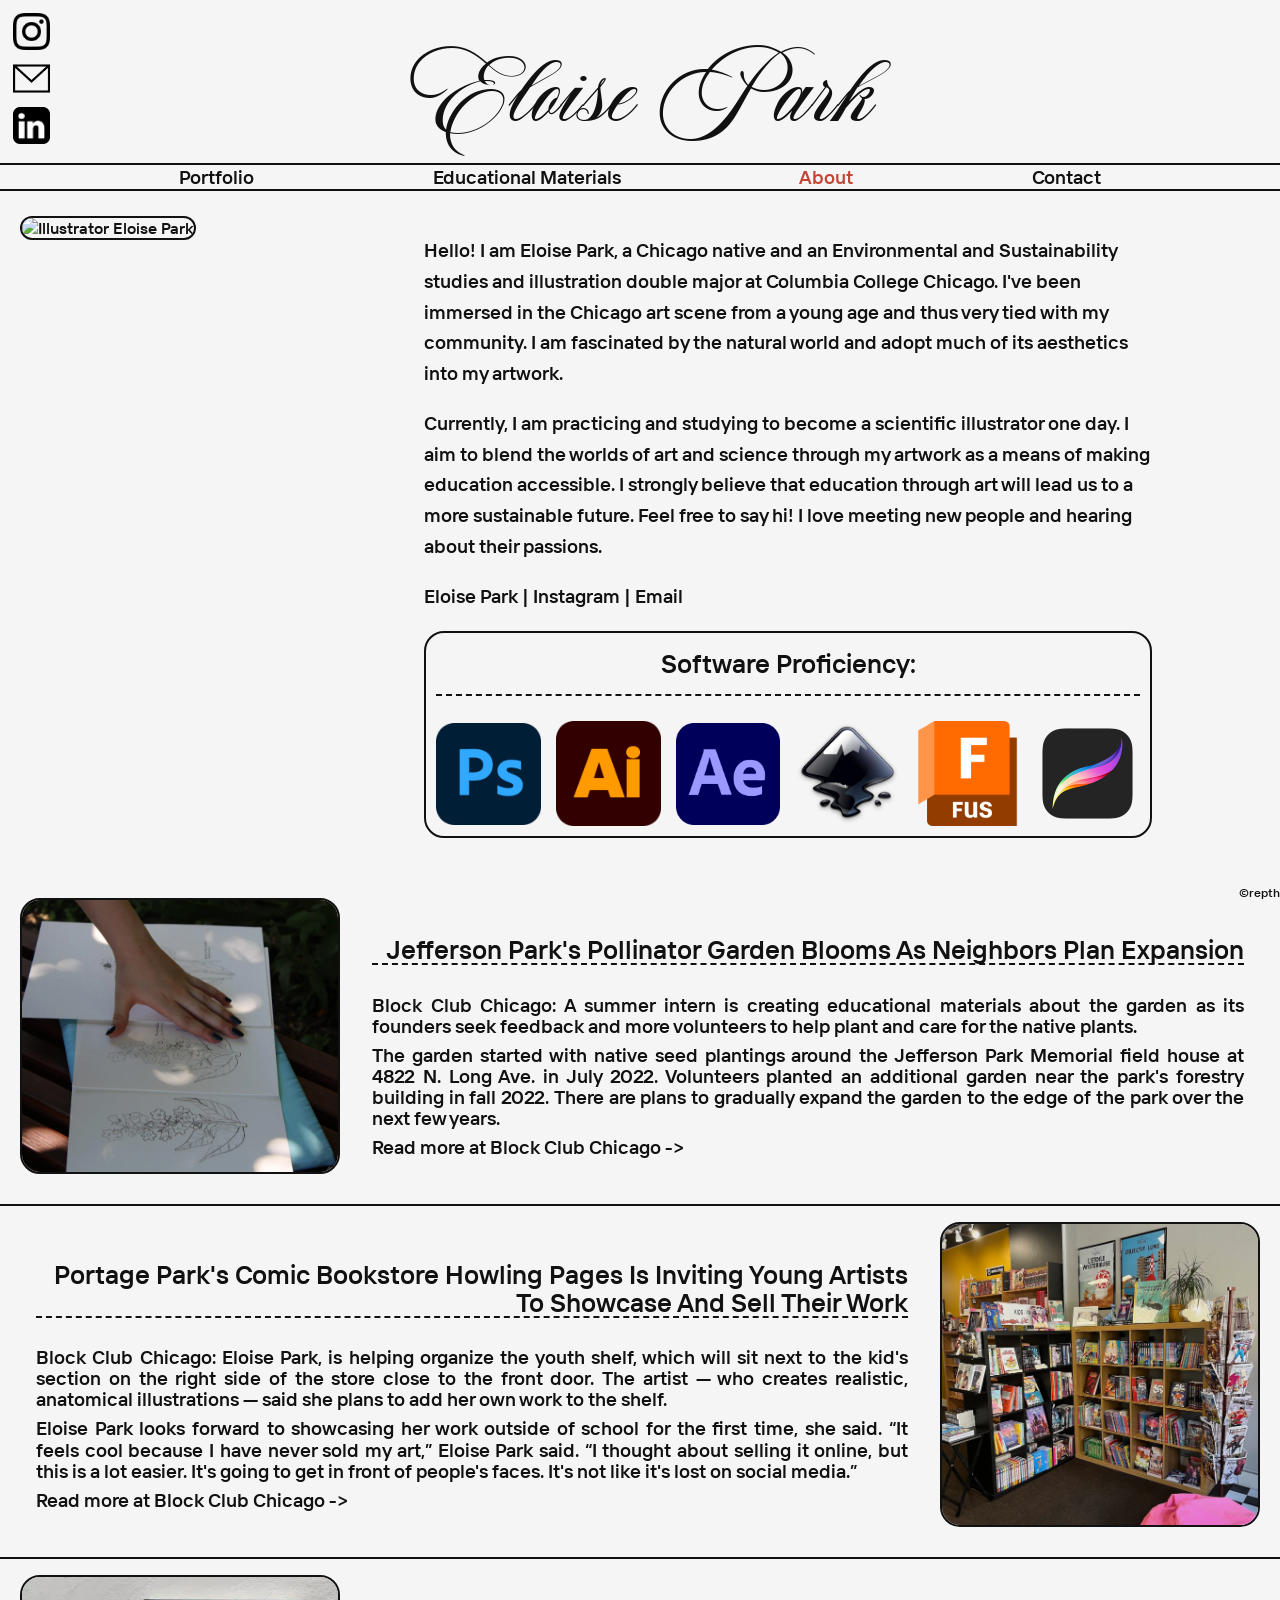
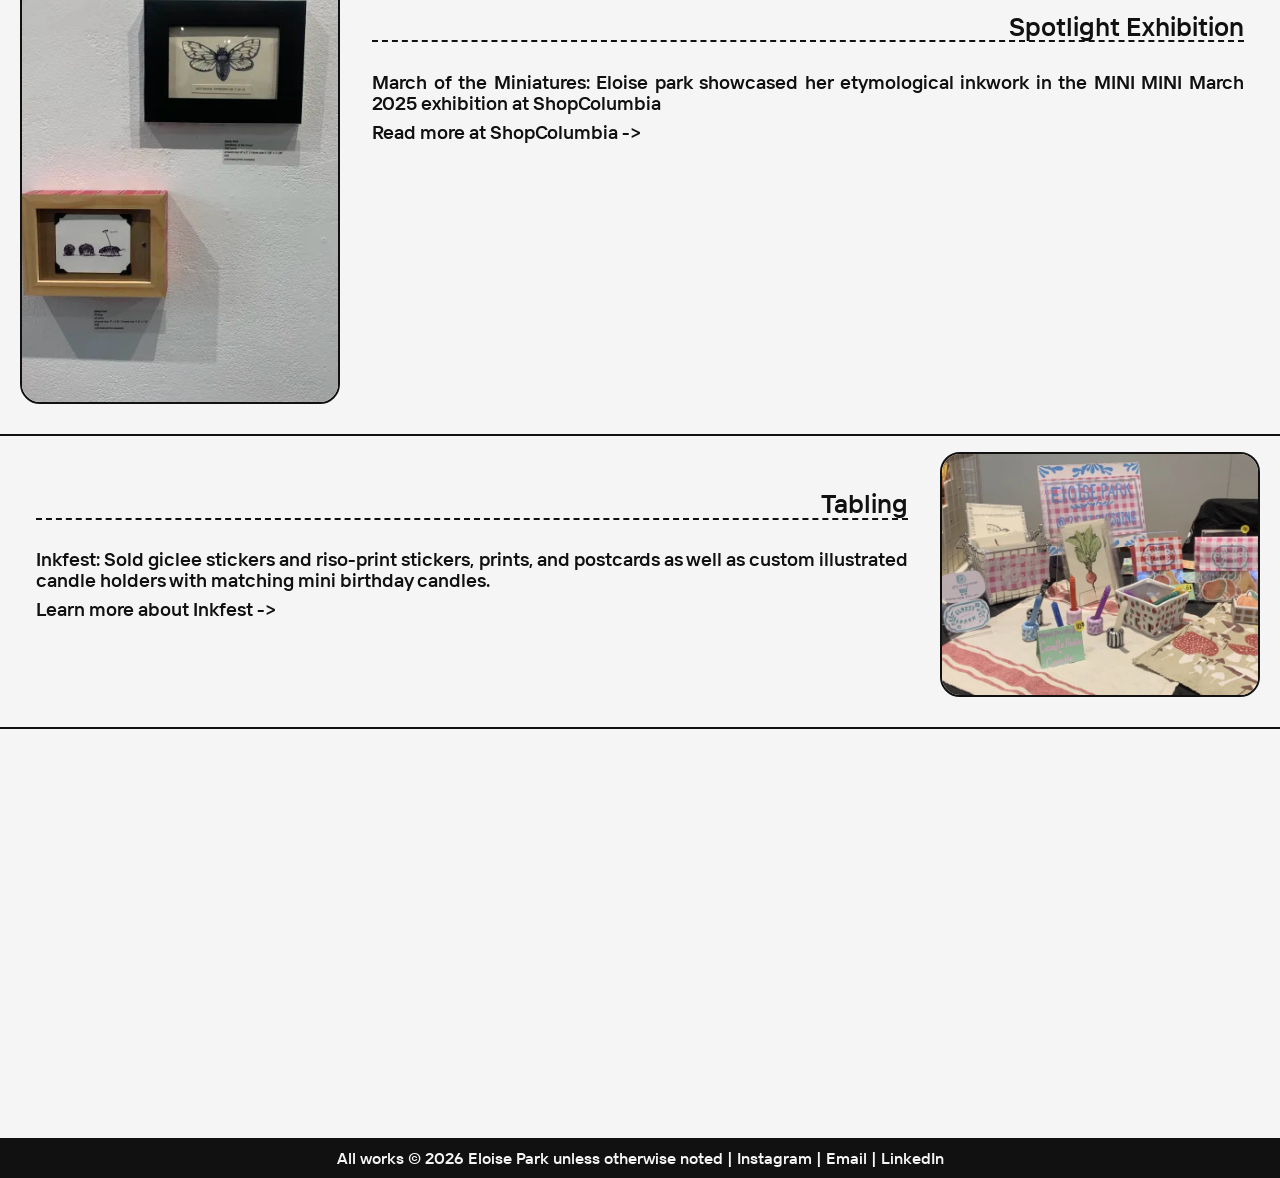
==== about.html @ c23b6b3d "removing animations" ====
<!DOCTYPE html>
<html lang="en">
<head>
    <meta charset="UTF-8">
    <meta name="viewport" content="width=device-width, initial-scale=1.0">
    <title>Eloise Park</title>
    <link rel="stylesheet" href="css/style.css">
    <link rel="stylesheet" href="css/about.css">
    <link rel="stylesheet" href="css/press.css">

    <link rel="stylesheet" href="css/contact.css">
</head>
<body>

    <div class="topstrip">
        <header>
            <h1>
                <a href="index.html">
                    Eloise Park
                </a>
            </h1>
        </header>
        <div id="icons">
            <a href="https://www.instagram.com/eloise_park_art/" target="_blank"><img src="img/icons/insta.png" alt="Instagram"></a>
            <a href="mailto:eepark.88@gmail.com"><img src="img/icons/mail.png" alt="Email"></a>
            <a href="https://www.linkedin.com/in/eloise-park-a0b113347/" target="_blank"><img src="img/icons/linkedin.png" alt="Linkedin"></a>
        </div>
    </div>


    <nav>
        <ul>
            <li><a href="index.html">Portfolio</a></li>
            <li><a href="resources.html">Educational Materials</a></li>
            <li><a href="about.html" class="active">About</a></li>
            <li><a href="contact.html">Contact</a></li>
        </ul>
    </nav>

    <main>
        <section>

            <div id="aboutsection">
                <div id="aboutimg">
                    <img src="img/eloiseheadshot.png" alt="Illustrator Eloise Park">
                </div>
                <div id="abouttext">
                    <p>
                        Hello! I am Eloise Park, a Chicago native and an Environmental and Sustainability studies and illustration double major at Columbia College Chicago. I've been immersed in the Chicago art scene from a young age and thus very tied with my community. I am fascinated by the natural world and adopt much of its aesthetics into my artwork. 
                    </p>
                    <p>
                        Currently, I am practicing and studying to become a scientific illustrator one day. I aim to blend the worlds of art and science through my artwork as a means of making education accessible. I strongly believe that education through art will lead us to a more sustainable future. Feel free to say hi! I love meeting new people and hearing about their passions.
                    </p>
                    <!-- link to email -->
                    <p>Eloise Park | <a href="https://www.instagram.com/eloise_park_art/" target="_blank">Instagram</a> | <a href="mailto:eepark.88@gmail.com">Email</a></p>
                    
                    <div id="software-section">
                        <p>Software Proficiency:</p>
                        <div id="softwareicons">
                            <img src="img/icons/ps.png" alt="Adobe Photoshop">
                            <img src="img/icons/ai.png" alt="Adobe Illustrator">
                            <img src="img/icons/ae.png" alt="Adobe After Effects">
                            <img src="img/icons/inkscape.png" alt="Inkscape">
                            <img src="img/icons/fus.png" alt="Fusion 360">
                            <img src="img/icons/procreate.png" alt="Procreate">
                        </div>
                    </div>
                </div>
            </div>

        </section>



        <section>            
            <div class="container">
 
                <div class="main">
                
                    <!-- BOX 2 -->
                    <div class="box">
                        <a href="https://blockclubchicago.org/2024/06/20/jefferson-parks-pollinator-garden-blooms-as-neighbors-plan-expansion/">
                            <img class="boximg" src="img/events/eloiseplantart.webp" alt="Eloise Store">
                        </a> 

                        <div class="content">
                            <h2 class="headers">
                                <a href="https://blockclubchicago.org/2024/06/20/jefferson-parks-pollinator-garden-blooms-as-neighbors-plan-expansion/">
                                    Jefferson Park's Pollinator Garden Blooms As Neighbors Plan Expansion
                                </a>
                            </h2>
                            <p><b>Block Club Chicago</b>: A summer intern is creating educational materials about the garden as its founders seek feedback and more volunteers to help plant and care for the native plants.</p>
                            <p>The garden started with native seed plantings around the Jefferson Park Memorial field house at 4822 N. Long Ave. in July 2022. Volunteers planted an additional garden near the park's forestry building in fall 2022. There are plans to gradually expand the garden to the edge of the park over the next few years.</p>                    
                            <p><a href="https://blockclubchicago.org/2024/06/20/jefferson-parks-pollinator-garden-blooms-as-neighbors-plan-expansion/">Read more at Block Club Chicago -></a></p>
                        </div>
                    </div>
                    <!-- BOX 1 -->
                    <div class="box">
                        <div class="content">
                            <h2 class="headers">
                                <a href="https://blockclubchicago.org/2022/08/11/portage-parks-comic-bookstore-howling-pages-is-inviting-young-artists-to-showcase-and-sell-their-work/">
                                    Portage Park's Comic Bookstore Howling Pages Is Inviting Young Artists To Showcase And Sell Their Work
                                </a>
                            </h2>
                            <p><b>Block Club Chicago</b>: Eloise Park, is helping organize the youth shelf, which will sit next to the kid's section on the right side of the store close to the front door. The artist — who creates realistic, anatomical illustrations — said she plans to add her own work to the shelf.</p>
                            <p>Eloise Park looks forward to showcasing her work outside of school for the first time, she said. “It feels cool because I have never sold my art,” Eloise Park said. “I thought about selling it online, but this is a lot easier. It's going to get in front of people's faces. It's not like it's lost on social media.”</p>
                            
                            <p><a href="https://blockclubchicago.org/2022/08/11/portage-parks-comic-bookstore-howling-pages-is-inviting-young-artists-to-showcase-and-sell-their-work/">Read more at Block Club Chicago -></a></p>
                        </div>
                        <!-- BOX 1 IMAGE -->
                        <a href="https://blockclubchicago.org/2022/08/11/portage-parks-comic-bookstore-howling-pages-is-inviting-young-artists-to-showcase-and-sell-their-work/">
                            <img class="boximg" src="img/events/eloisestore.webp" alt="Eloise Plant Art">
                        </a>
                    </div>

                    <div class="box">
                        <a href="https://shop.colum.edu/blogs/announcements/mini-mini-march-of-miniatures-2025/">
                            <img class="boximg" src="img/events/exhibition.webp" alt="Eloise Store">
                        </a>

                        <div class="content">
                            <h2 class="headers">
                                <a href="https://shop.colum.edu/blogs/announcements/mini-mini-march-of-miniatures-2025/">
                                    Spotlight Exhibition
                                </a>
                            </h2>
                            <p><b>March of the Miniatures</b>: Eloise park showcased her etymological inkwork in the MINI MINI March 2025 exhibition at ShopColumbia</p>  
                            <p><a href="https://shop.colum.edu/blogs/announcements/mini-mini-march-of-miniatures-2025/">Read more at ShopColumbia -></a></p>      
                        </div>
                    </div>
                
                    <!-- BOX 3 -->
                    <div class="box">
                        <div class="content">
                            <h2 class="headers">
                                <a href="https://www.instagram.com/p/DGTiuGrpKm5/">
                                    Tabling
                                </a>
                            </h2>
                            <p><b>Inkfest</b>: Sold giclee stickers and riso-print stickers, prints, and postcards as well as custom illustrated candle holders with matching mini birthday candles.</p>
                            <p><a href="https://www.instagram.com/p/DGTiuGrpKm5/">Learn more about Inkfest -></a></p>
                        </div>
                        <!-- BOX 3 IMAGE -->
                        <a href="https://www.instagram.com/p/DGTiuGrpKm5/">
                            <img class="boximg" src="img/events/table.png">
                        </a>
                    </div>
                </div>
            </div>
            <div id="credit"><a href="https://repth.neocities.org/index.html">©repth</a></div>

        </section>


        <section>
            <div id="BIGcontactsection">
                <iframe 
                    src="https://docs.google.com/forms/d/e/1FAIpQLSedpVaavAtAbdlArd6XAcit4l2Adn0C3xKICl1hwNUbqg0e9Q/viewform?embedded=true" 
                    frameborder="0" marginheight="0" marginwidth="0">
                    
                    Loading…

                </iframe>
            </div>
        </section>


    </main>
    <footer>
        All works &copy; 2026 Eloise Park unless otherwise noted 
        | <a href="https://www.instagram.com/eloise_park_art/" target="_blank">Instagram</a> 
        | <a href="mailto:eepark.88@gmail.com">Email</a> 
        | <a href="https://www.linkedin.com/in/eloise-park-a0b113347/" target="_blank">LinkedIn</a>
    </footer>

</body>
</html>
---- css/style.css ----
:root{
    --blue: #283c3b;
    --red: #c24536;
    --darkred: #763026;
    --dark-color: var(--black);
    --secondary-dark-color: var(--black);
    --med-color: var(--black);
    --secondary-light-color: #eeddd5;
    --white : #f5f5f5;
    --black : #111111;
}

@font-face {
    font-family: 'paper';
    src: url(fonts/demibold.ttf);
}
@font-face {
    font-family: 'cursive';
    src: url(fonts/cursive.ttf);
}

::-webkit-scrollbar{
width: 0px; 
}



  @keyframes slide-in {
    from {
      transform: translateX(100%);
    }
    to {
      transform: translateX(0%);
    }
  }



@keyframes bounce {
  0%, 100% {
    transform: translateY(0);
  }
  50% {
    transform: translateY(-0.5px);
  }
}










body {
    margin: 0;
    padding: 0;
    font-family: 'paper', sans-serif;
    background-color: var(--white);
    color: var(--dark-color);
    overflow-x: hidden;
    scrollbar-width: none;
}


@media (min-width: 900px) {
    header h1 a{
        font-size: 5vw;
    }
    nav ul {
        font-size: 1.5vw;
    }
    
}


header h1 a {
    text-decoration: none;
    color: var(--dark-color);
    cursor: pointer;
    z-index: 3;
}
header h1 a:hover{
    text-decoration: none;
    font-style: normal;
    color: var(--dark-color);
}

#logo {
    width: 50%;
    height: auto;
    position: relative;
    display: block;
    margin-left: auto;
    margin-right: auto;
    margin-bottom: -20px;
    z-index: 10000000;
}
@media screen and (max-width: 768px) {
    #logo {
        width: 90%;
    }
}



img{
    width: 100%;
}

#icons {
    position: absolute;
    display: flex;
    flex-direction: column;
    top: 10px;
    left: 10px;
    z-index: 1;
}

#icons img {
    width: 2.9vw;
    height: 2.9vw;
    margin: 3px;
    transition: transform 0.3s;
}
#icons img:hover {
    transform: scale(1.2) ;
    border-bottom: var(--dark-color) 1px solid;
}


@media screen and (max-width: 768px) {
    #icons {
        display: none;
    }
}


header {
    background-color: var(--white);
    border-color: var(--dark-color);
    color: var(--dark-color);
    font-family: 'cursive', sans-serif;
    text-align: center;
}

header h1 {
    font-size: 50px;
    margin-top: 30px;
    margin-bottom: 0px;
}

nav {
    display: flex;
    justify-content: space-evenly;
    flex-direction: row;
    background-color: var(--white);
    border-top: solid 2px var(--secondary-dark-color); 
    border-bottom: solid 2px var(--secondary-dark-color);
    border-left: none;
    border-right: none;
    color: var(--secondary-dark-color);
    margin-bottom: 5px;
    font-size: 20px;
}

nav span {
    cursor: pointer;
}

nav span:hover {
    color: var(--med-color);
    font-style: italic;
}

nav ul {
    list-style-type: none;
    padding: 0;
    margin: 0;
    display: flex;
    justify-content: space-evenly;
    width: 100%;
}
nav li {
    display: inline;
}
nav a {
    color: var(--dark-color);
    text-decoration: none;
    margin: 0;
}

a:hover{
font-style: italic;
color: var(--secondary-dark-color);
}

.active {
    color: var(--red) !important;
}


.navbar a:hover {
  background-color: var(--med-color);
  color: var(--white);
}




i {
    display: inline-block;
    color: var(--white);
}
i:hover{
    animation: bounce 0.3s ease-out;
    animation-fill-mode: none;
}





a {
    color: inherit;
    display: inline-block;
}
a:hover{
    animation: bounce 0.3s ease-out;
    animation-fill-mode: none;
}



footer {
    background-color: var(--secondary-dark-color);
    color: var(--white);
    text-align: center;
    margin-top: 20px;
    position: relative;
    left: 0;
    bottom: -10px;
    width: 100%;
    padding: 10px 0;
    padding-bottom: 10px;
}

footer a:hover {
    color: var(--white);
}
---- css/about.css ----
:root{
    --blue: #283c3b;
    --dark-color: var(--black);
    --secondary-dark-color: var(--black);
    --med-color: var(--black);
    --secondary-light-color: #eeddd5;
    --white : #f5f5f5;
    --black : #111111;
}




#aboutsection{
    display:flex;
    flex-direction:row;
    align-items:stretch;
    margin-bottom:40px;
    gap:20px;
}

#aboutimg{
    width:30%;
    flex-shrink:0;
}
#aboutimg img{
    width:100%;
    border-radius:20px;
    border: solid 2px var(--secondary-dark-color);
    height:100%;
    object-fit:cover;
}
#abouttext{
    width:60%;
    font-size:1.5vw;
    line-height:1.6;
    /* Ensure child elements like #softwareicons don't overflow */
    box-sizing: border-box;
    max-width: 100%;
    overflow: hidden;
}
#abouttext h3{
    border-bottom: 2px solid var(--secondary-dark-color);
}

#aboutimg, #abouttext{
    padding:20px;
}

@media (max-width: 800px) {
    #aboutsection{
        flex-direction:column;
    }
    #aboutimg, #abouttext{
        width: 90%;
    }
    #abouttext{
        padding-top: 0px;
        margin-top: 0px;

        font-size: 18px;

        padding-bottom: 0px;
        margin-bottom: 0px;
    }
    .hideOnMobile {
        display: none;
        visibility: collapse;
    }
}



#software-section{
    border: solid 2px var(--secondary-dark-color);
    border-radius: 20px;
    padding: 10px;
}

#software-section p{
    text-align: center;
    font-size: 2vw;
    border-bottom: 2px dashed var(--secondary-dark-color);
    padding-bottom: 10px;
    margin-top: 0px;
}
@media (max-width: 800px) {
    #software-section p {
        font-size: 20px;
    }
}


#softwareicons{
    display: flex;
    flex-direction: row;
    justify-content: space-between;
    align-items: center;
    gap: 15px;
    margin-top: 20px;
    width: 100%;
    box-sizing: border-box;
}

@media (max-width: 800px) {
    #softwareicons {
        width: 100%;
        gap: 10px;
    }
}

#softwareicons img{
    width: auto;
    width: 5%;
    flex: 1 1 0;
    object-fit: contain;

}

@media (max-width: 600px) {
    #softwareicons img {
        margin-bottom: 10px;
        max-width: 60px;
    }
}










/* THIS IS WHERE THE CAROSEL IS:::  */
#littleimgs{
    display:flex;
    flex-direction:row;
    justify-content:center;
    align-items:top;
    width: 100%;
    gap:0px;
    margin: 10px 0;
}   

#littleimgs img{
    display:block;
    border-radius: 0px;
    width: 100px;
    object-fit: cover;
}

#littleimgs button {
    color: var(--black);
    font-size: 80px;
    border-radius: 0px;
    background-color: rgba(0, 0, 0, 0);
    transition: 0.25s;
}
@media (max-width: 700px) {
    #littleimgs button {
        font-size: 45px;
        padding: 8px;
    }
}
#littleimgs #prev{
    border-right: var(--black) solid 2px;
}
#littleimgs #next{
    border-left: var(--black) solid 2px;
}

#littleimgs button:hover{
    color: var(--white);
    transition: 0.25s;
}






/* viewport */
.carousel-window{
  overflow:hidden;
  width: 90%;
}

/* track of all images */
.carousel-track{
  display:flex;
  transition: transform 0.4s ease;
}

/* each image takes 1/3 of window */
.carousel-track img{
  flex: 0 0 calc(100% / 3);
  width: 100%;
  border-radius:20px;
  border: solid 2px var(--secondary-dark-color);
  border-left: none;
  object-fit:cover;
}

/* buttons */
#prev, #next{
  border:none;
  background: var(--secondary-dark-color);
  padding:8px 12px;
  cursor:pointer;
  border-radius:4px;
  font-size:20px;
}
#prev:hover, #next:hover{
  background: var(--med-color);
  color: var(--dark-color);
}
---- css/press.css ----
:root{
    --blue: #283c3b;
    --dark-color: var(--black);
    --secondary-dark-color: var(--black);
    --med-color: var(--black);
    --secondary-light-color: #eeddd5;
    --white : #f5f5f5;
    --black : #111111;
}

*{
    box-sizing: border-box;
}

a{
    color: var(--med-color);
    text-decoration: none;
}
 
.container{
    margin: 0 auto;
    margin-top: 20px;
    display: flex;
    flex-direction: row;
    gap: 1rem;
}
 
.imgwrapper{
    display: flex;
    flex-grow: 1;
    flex-basis: 0;
}
 
.img{
    align-self: center;
    width: 100%;
    min-width: 200px;
    height: 100%;
    object-fit:cover;
    border: var(--secondary-dark-color) solid 2px;
}
 
.main{
    display: flex;
    flex-direction: column;
    justify-content: space-between;
    gap: 1rem;
}

/* thing the image and text is in */
.box{
    padding-left: 20px;
    padding-right: 20px;
    display: flex;
    gap: 1rem;
    padding-bottom: 30px;
    border-bottom: var(--secondary-dark-color) solid 2px;
}
 
.boximg{
    align-self: center;
    object-fit:cover;
    width: 25vw;
    height: 100%;
    border-radius:20px;
    border: solid 2px var(--secondary-dark-color);
}
 
.content{
    padding: 1rem;
    scrollbar-width: thin;
    scrollbar-color: var(--dark-color) var(--white);
    text-align: justify;
    line-height: 1.1;
    display: flex;
    flex-direction: column;
    gap: 0.5rem;
}

.content p{
    margin: 0;
    font-size: 1.5vw;
}
 
.headers{
    font-size: 2vw;
    text-align: right;
    font-weight: normal;
    border-bottom: 2px dashed var(--secondary-dark-color);
}
 
 
#credit{
    font-size: 12px;
    position: fixed;
    bottom: 0px;
    right: 0;
}
 
@media(max-width:730px){
    .box img{
        display: none;
    }
    .content p {
        font-size: 16px;
    }
    .headers{
        font-size: 20px;
    }
}
 
@media(max-width:515px){
    .container{
        flex-direction: column;
    }
    .img{
        width: 40%;
        min-width: 40%;
        margin: 0 auto;
    }
}


footer {
    margin-top: -10px;
}
footer a {
    color: var(--white);
}
---- css/contact.css ----
#contactmain {
    display:flex;
    flex-direction:row;
    align-items:stretch;
    margin-bottom:40px;
    gap:20px;
}

#contactimg{
    width:30%;
    height: 400px;
    flex-shrink:0;
}
#contactimg img{
    width:100%;
    border-radius:20px;
    border: solid 2px var(--secondary-dark-color);
    height:100%;
    object-fit:cover;
}
#contactsection{
    width:60%;
    font-size:1.5vw;
    line-height:1.6;
    /* Ensure child elements like #softwareicons don't overflow */
    box-sizing: border-box;
    max-width: 100%;
    overflow: hidden;
}

#BIGcontactsection{
    width:100%;
    font-size:1.5vw;
    line-height:1.6;
    /* Ensure child elements like #softwareicons don't overflow */
    box-sizing: border-box;
    max-width: 100%;
    overflow: hidden;
}

#contactsection h3{
    border-bottom: 2px solid var(--secondary-dark-color);
}

#contactimg, #contactsection{
    padding:20px;
}




iframe {
    width: 100%;
    height: 400px;
    border: none;
    object-fit: cover;
}
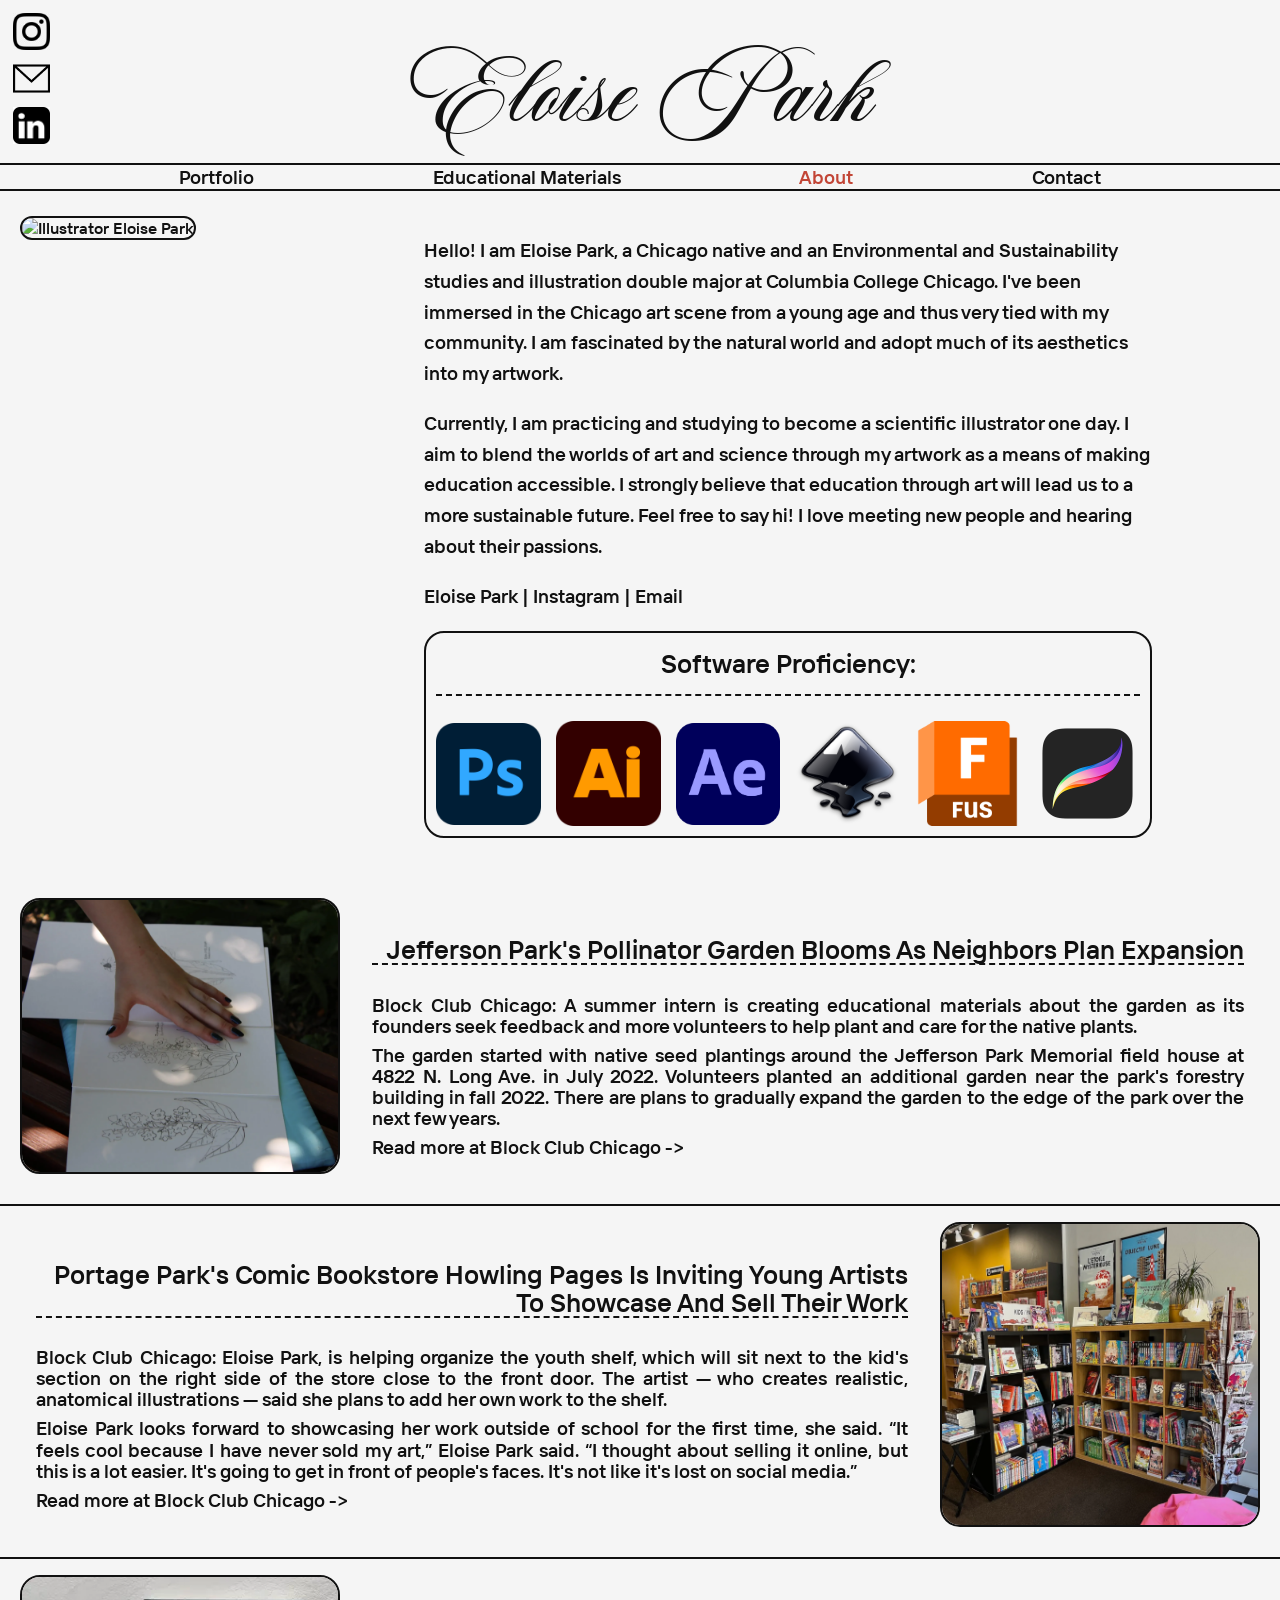
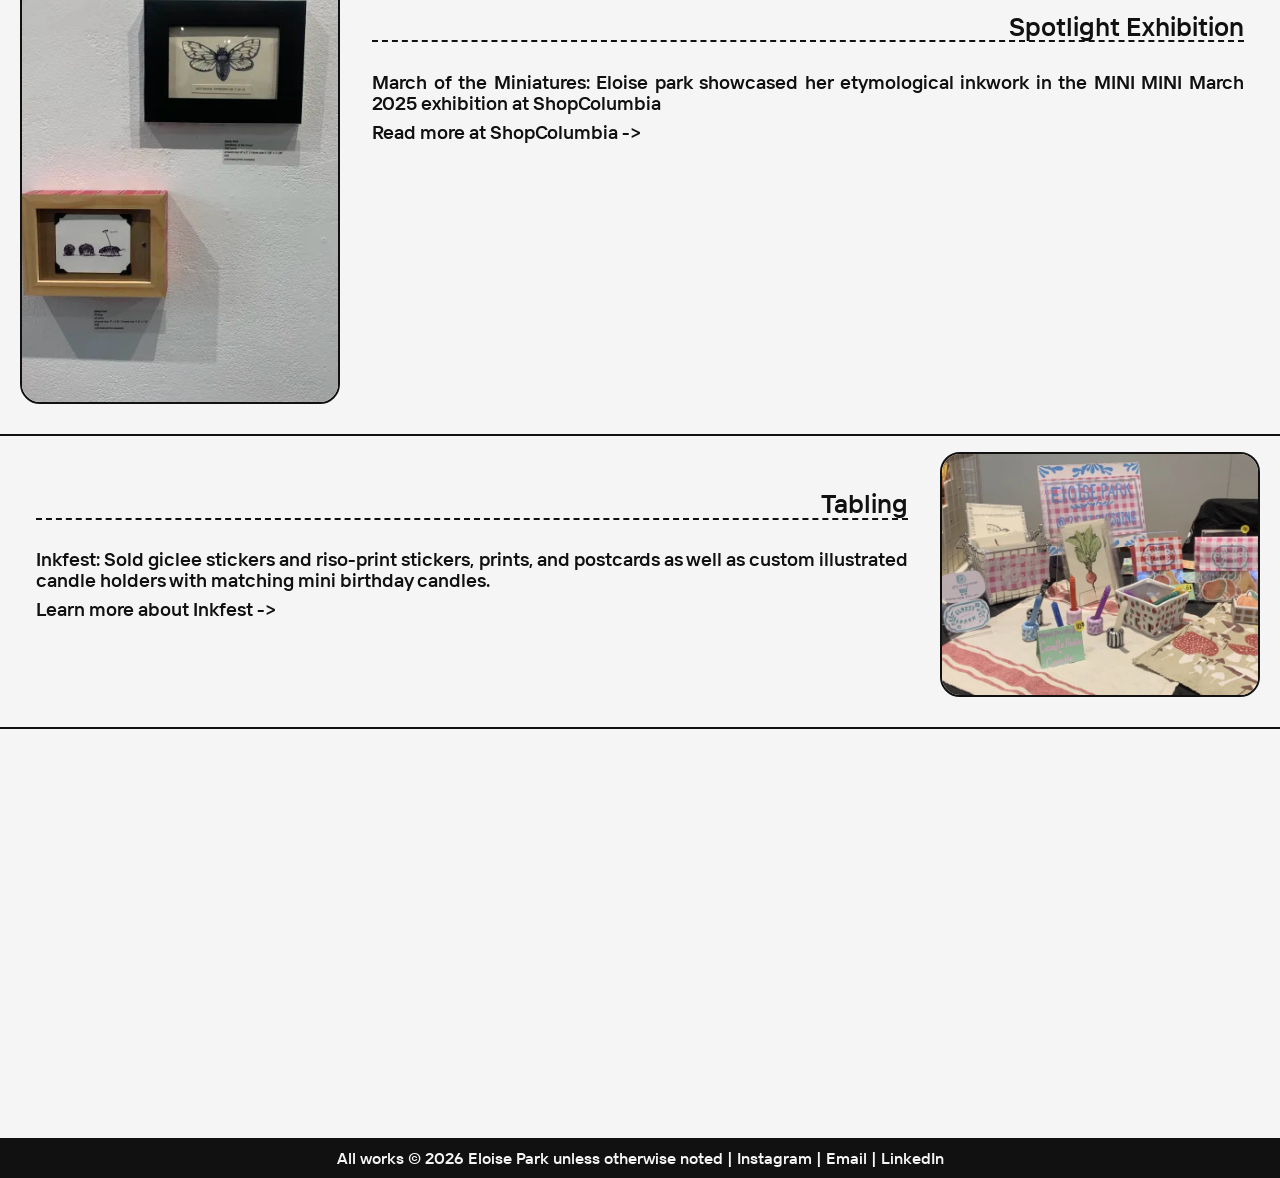
==== commit 45604699: "extra page" ====
--- a/about.html
+++ b/about.html
@@ -6,7 +6,7 @@
     <title>Eloise Park</title>
     <link rel="stylesheet" href="css/style.css">
     <link rel="stylesheet" href="css/about.css">
-    <link rel="stylesheet" href="css/press.css">
+    <link rel="stylesheet" href="css/zigzag.css">
 
     <link rel="stylesheet" href="css/contact.css">
 </head>
@@ -147,7 +147,6 @@
                     </div>
                 </div>
             </div>
-            <div id="credit"><a href="https://repth.neocities.org/index.html">©repth</a></div>
 
         </section>
 
--- a/css/zigzag.css
+++ b/css/zigzag.css
@@ -0,0 +1,127 @@
+:root{
+    --blue: #283c3b;
+    --dark-color: var(--black);
+    --secondary-dark-color: var(--black);
+    --med-color: var(--black);
+    --secondary-light-color: #eeddd5;
+    --white : #f5f5f5;
+    --black : #111111;
+}
+
+*{
+    box-sizing: border-box;
+}
+
+a{
+    color: var(--med-color);
+    text-decoration: none;
+}
+ 
+.container{
+    margin: 0 auto;
+    margin-top: 20px;
+    display: flex;
+    flex-direction: row;
+    gap: 1rem;
+}
+ 
+.imgwrapper{
+    display: flex;
+    flex-grow: 1;
+    flex-basis: 0;
+}
+ 
+.img{
+    align-self: center;
+    width: 100%;
+    min-width: 200px;
+    height: 100%;
+    object-fit:cover;
+    border: var(--secondary-dark-color) solid 2px;
+}
+ 
+.main{
+    display: flex;
+    flex-direction: column;
+    justify-content: space-between;
+    gap: 1rem;
+}
+
+/* thing the image and text is in */
+.box{
+    padding-left: 20px;
+    padding-right: 20px;
+    display: flex;
+    gap: 1rem;
+    padding-bottom: 30px;
+    border-bottom: var(--secondary-dark-color) solid 2px;
+}
+ 
+.boximg{
+    align-self: center;
+    object-fit:cover;
+    width: 25vw;
+    height: 100%;
+    border-radius:20px;
+    border: solid 2px var(--secondary-dark-color);
+}
+ 
+.content{
+    padding: 1rem;
+    scrollbar-width: thin;
+    scrollbar-color: var(--dark-color) var(--white);
+    text-align: justify;
+    line-height: 1.1;
+    display: flex;
+    flex-direction: column;
+    gap: 0.5rem;
+}
+
+.content p{
+    margin: 0;
+    font-size: 1.5vw;
+}
+ 
+.headers{
+    font-size: 2vw;
+    text-align: right;
+    font-weight: normal;
+    border-bottom: 2px dashed var(--secondary-dark-color);
+}
+ 
+ 
+ 
+@media(max-width:730px){
+    .box img{
+        display: none;
+    }
+    .content p {
+        font-size: 16px;
+    }
+    .headers{
+        font-size: 20px;
+    }
+}
+ 
+@media(max-width:515px){
+    .container{
+        flex-direction: column;
+    }
+    .img{
+        width: 40%;
+        min-width: 40%;
+        margin: 0 auto;
+    }
+}
+
+
+footer {
+    margin-top: -10px;
+}
+footer a {
+    color: var(--white);
+}
+
+
+
+
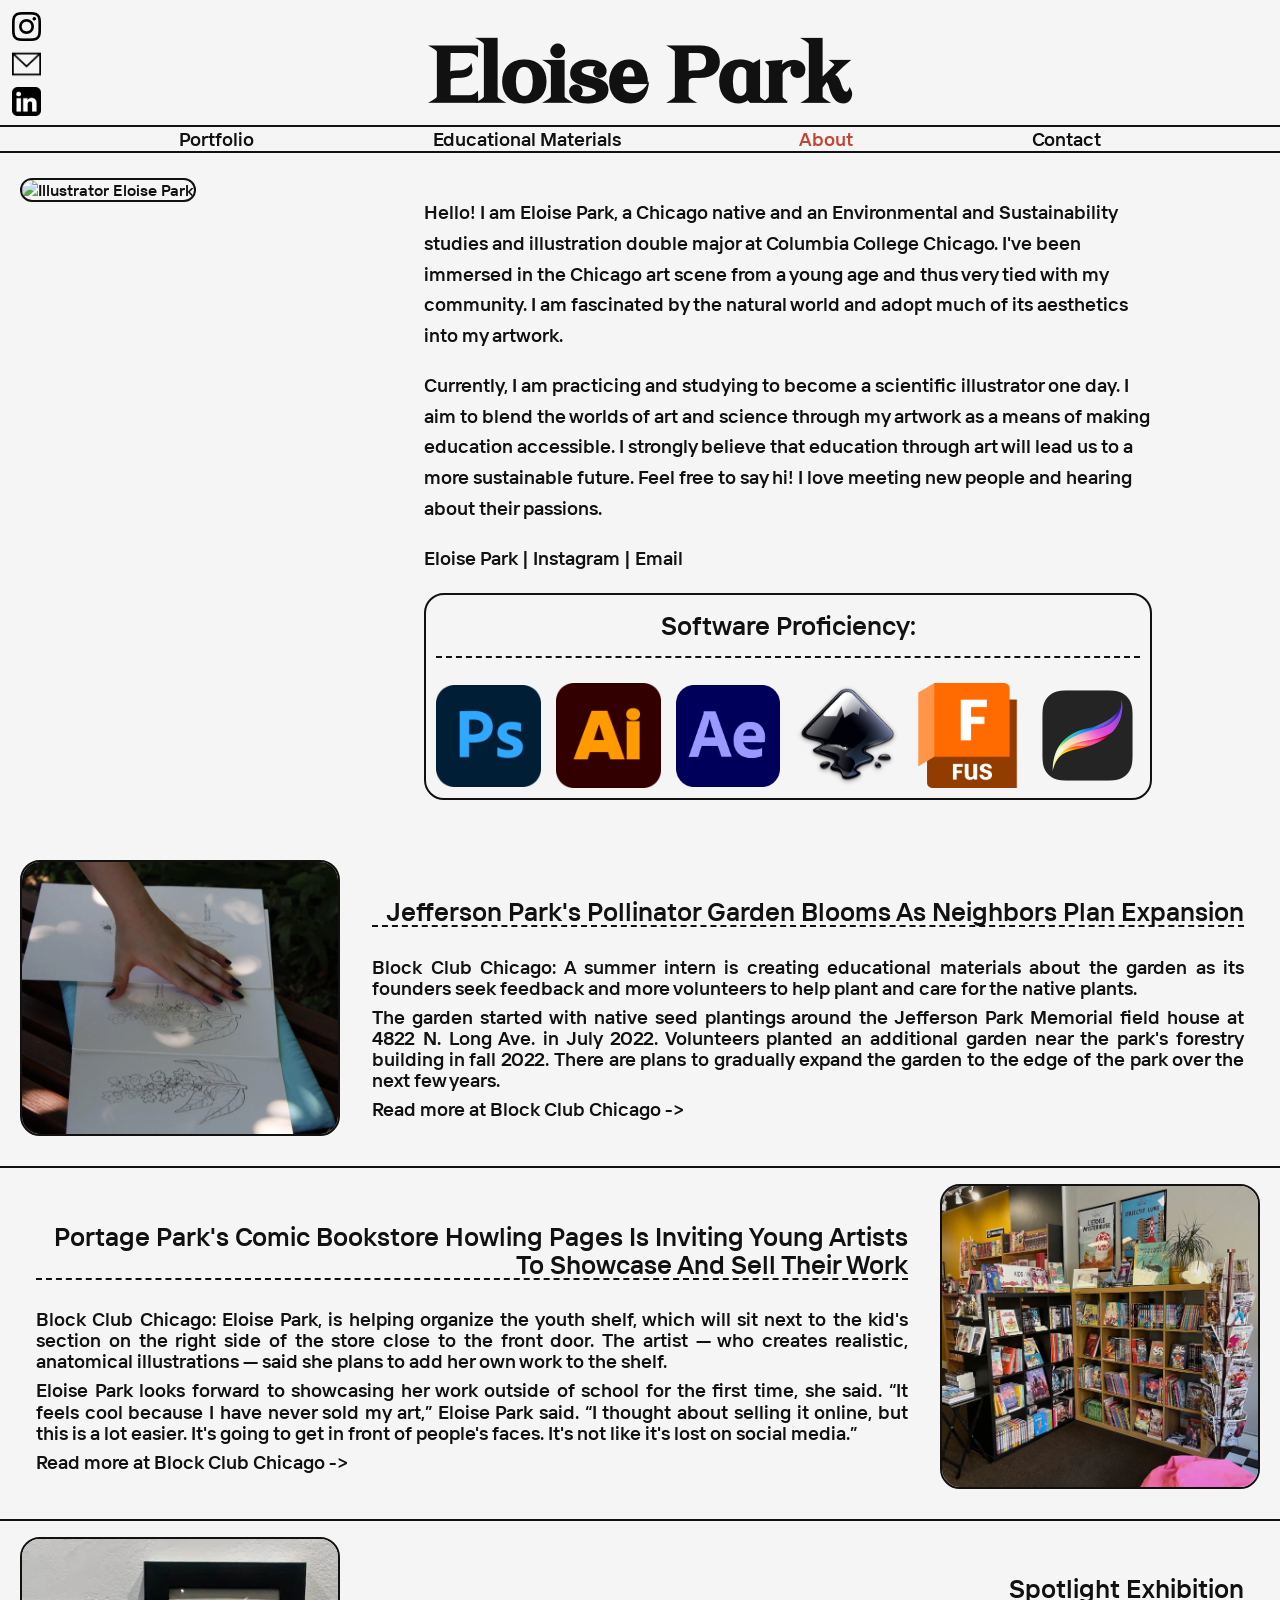
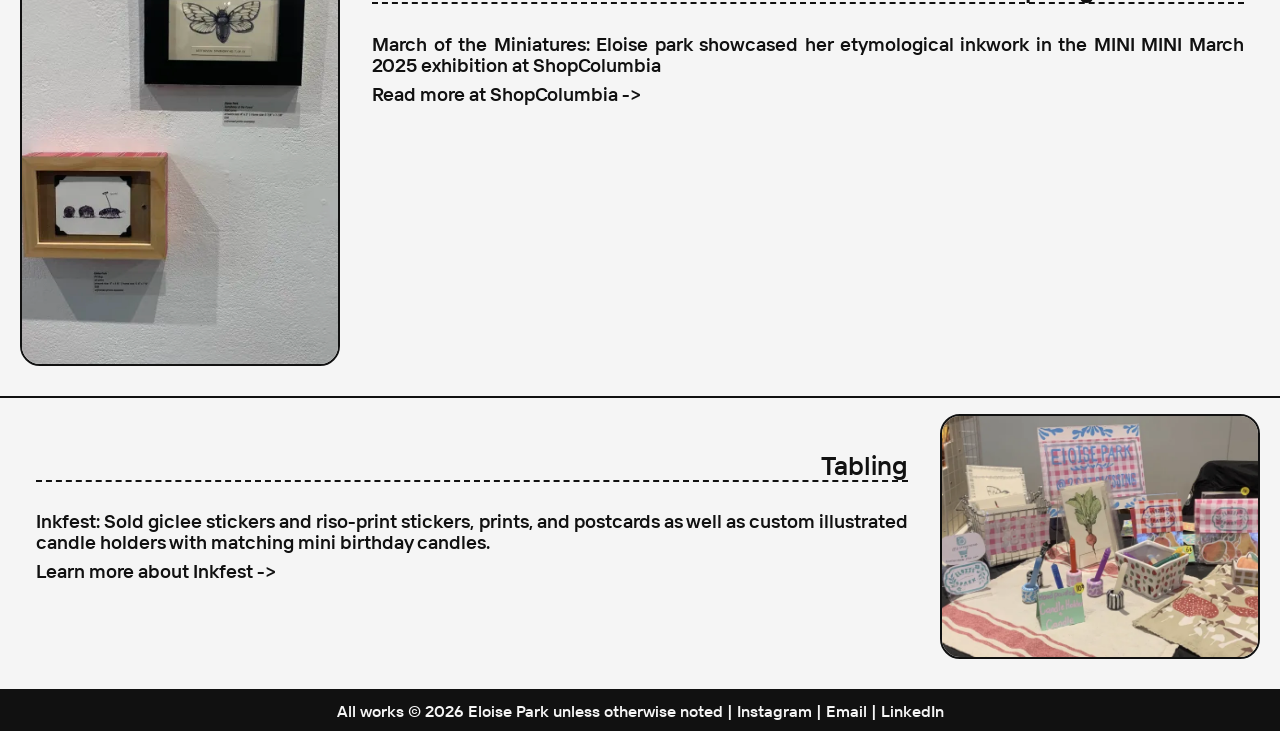
==== commit 0a74ea34: "Update about.html" ====
--- a/about.html
+++ b/about.html
@@ -151,18 +151,6 @@
         </section>
 
 
-        <section>
-            <div id="BIGcontactsection">
-                <iframe 
-                    src="https://docs.google.com/forms/d/e/1FAIpQLSedpVaavAtAbdlArd6XAcit4l2Adn0C3xKICl1hwNUbqg0e9Q/viewform?embedded=true" 
-                    frameborder="0" marginheight="0" marginwidth="0">
-                    
-                    Loading…
-
-                </iframe>
-            </div>
-        </section>
-
 
     </main>
     <footer>
--- a/css/style.css
+++ b/css/style.css
@@ -16,7 +16,7 @@
 }
 @font-face {
     font-family: 'cursive';
-    src: url(fonts/cursive.ttf);
+    src: url(fonts/handCursive.ttf);
 }
 
 ::-webkit-scrollbar{
@@ -120,9 +120,9 @@
 }
 
 #icons img {
-    width: 2.9vw;
-    height: 2.9vw;
-    margin: 3px;
+    width: 2.3vw;
+    height: 2.3vw;
+    margin: 2px;
     transition: transform 0.3s;
 }
 #icons img:hover {
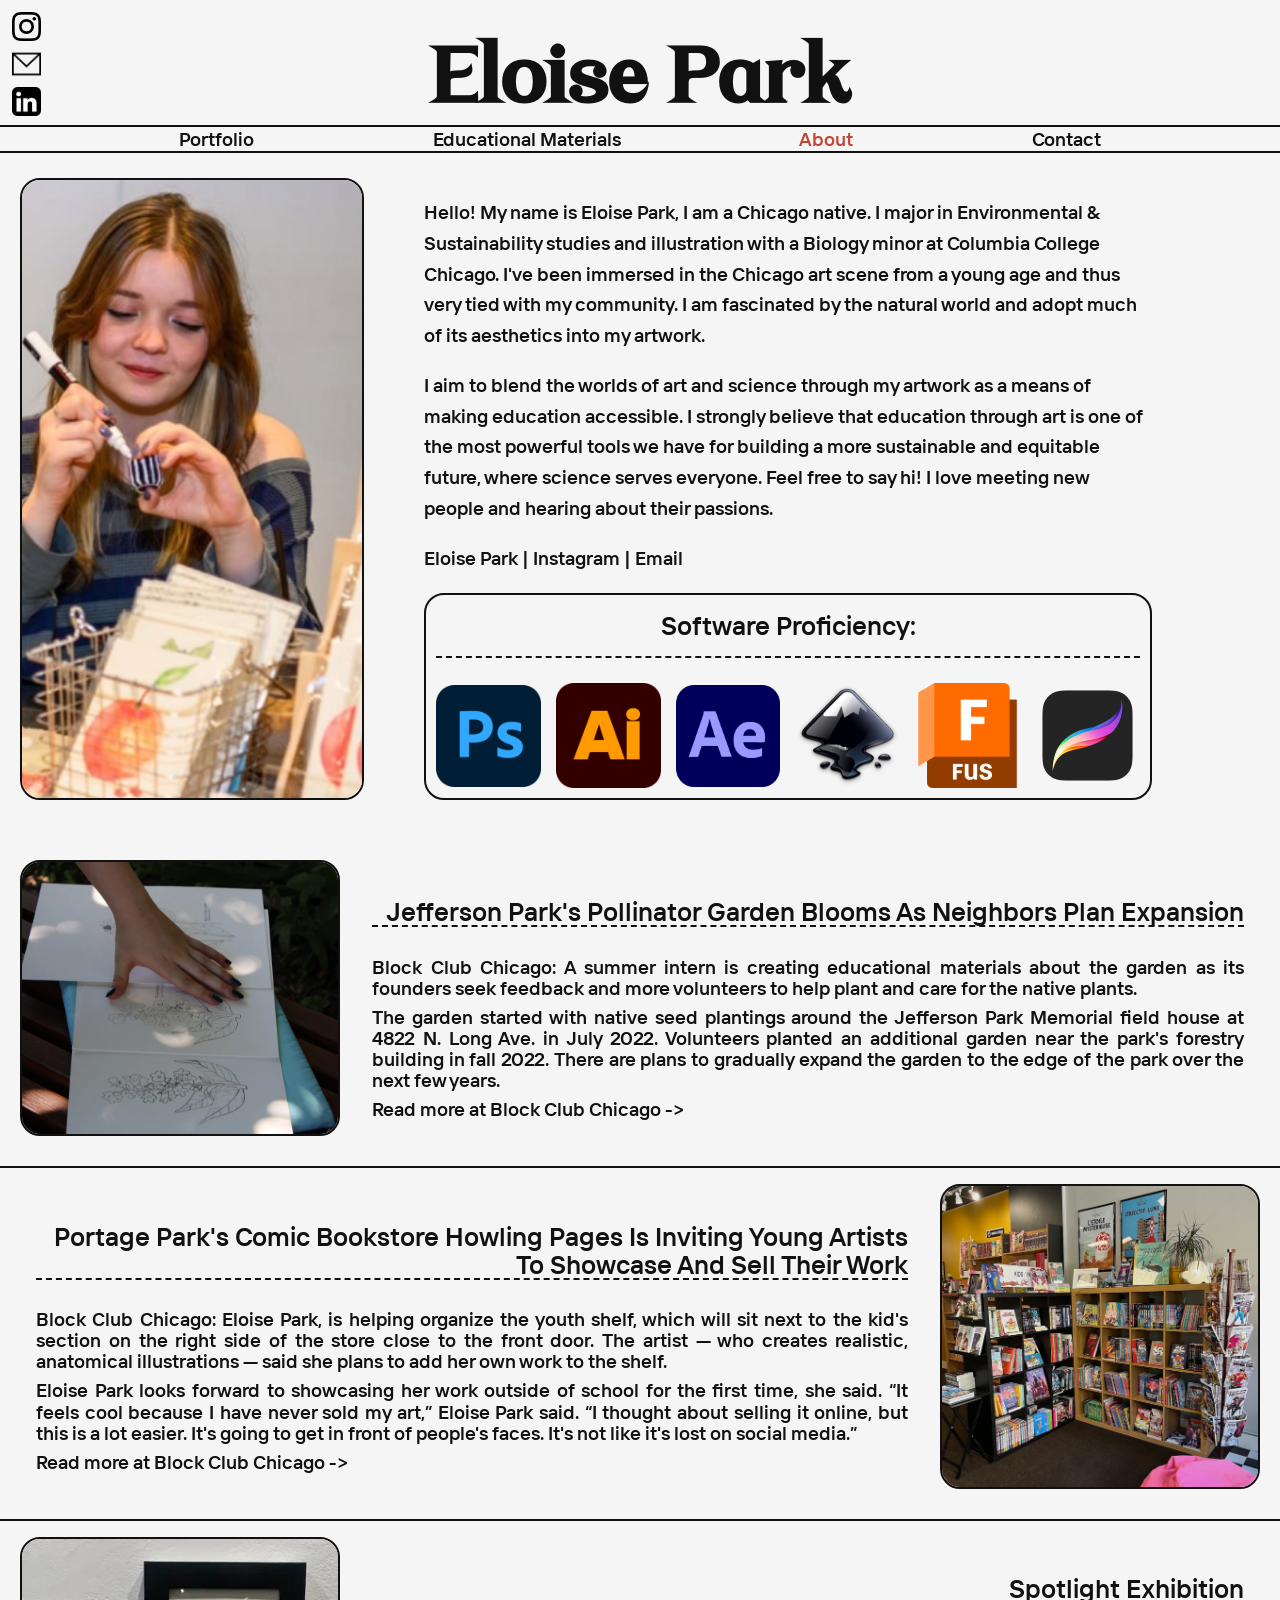
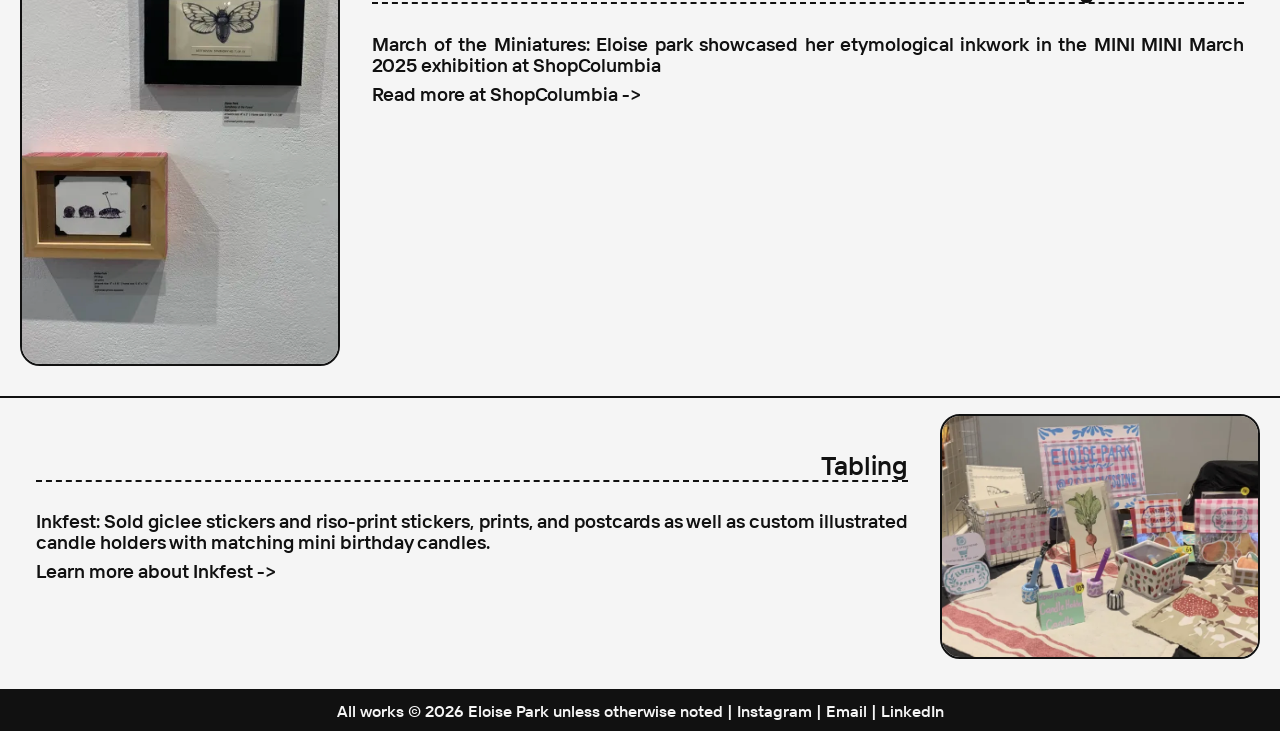
==== commit 7746729b: "Update about.html" ====
--- a/about.html
+++ b/about.html
@@ -42,14 +42,13 @@
 
             <div id="aboutsection">
                 <div id="aboutimg">
-                    <img src="img/eloiseheadshot.png" alt="Illustrator Eloise Park">
+                    <img src="img/events/eloisetablecropped.png" alt="Illustrator Eloise Park">
                 </div>
                 <div id="abouttext">
                     <p>
-                        Hello! I am Eloise Park, a Chicago native and an Environmental and Sustainability studies and illustration double major at Columbia College Chicago. I've been immersed in the Chicago art scene from a young age and thus very tied with my community. I am fascinated by the natural world and adopt much of its aesthetics into my artwork. 
-                    </p>
+                        Hello! My name is Eloise Park, I am a Chicago native. I major in Environmental & Sustainability studies and illustration with a Biology minor at Columbia College Chicago. I've been immersed in the Chicago art scene from a young age and thus very tied with my community. I am fascinated by the natural world and adopt much of its aesthetics into my artwork.                    </p>
                     <p>
-                        Currently, I am practicing and studying to become a scientific illustrator one day. I aim to blend the worlds of art and science through my artwork as a means of making education accessible. I strongly believe that education through art will lead us to a more sustainable future. Feel free to say hi! I love meeting new people and hearing about their passions.
+                        I aim to blend the worlds of art and science through my artwork as a means of making education accessible. I strongly believe that education through art is one of the most powerful tools we have for building a more sustainable and equitable future, where science serves everyone. Feel free to say hi! I love meeting new people and hearing about their passions.
                     </p>
                     <!-- link to email -->
                     <p>Eloise Park | <a href="https://www.instagram.com/eloise_park_art/" target="_blank">Instagram</a> | <a href="mailto:eepark.88@gmail.com">Email</a></p>
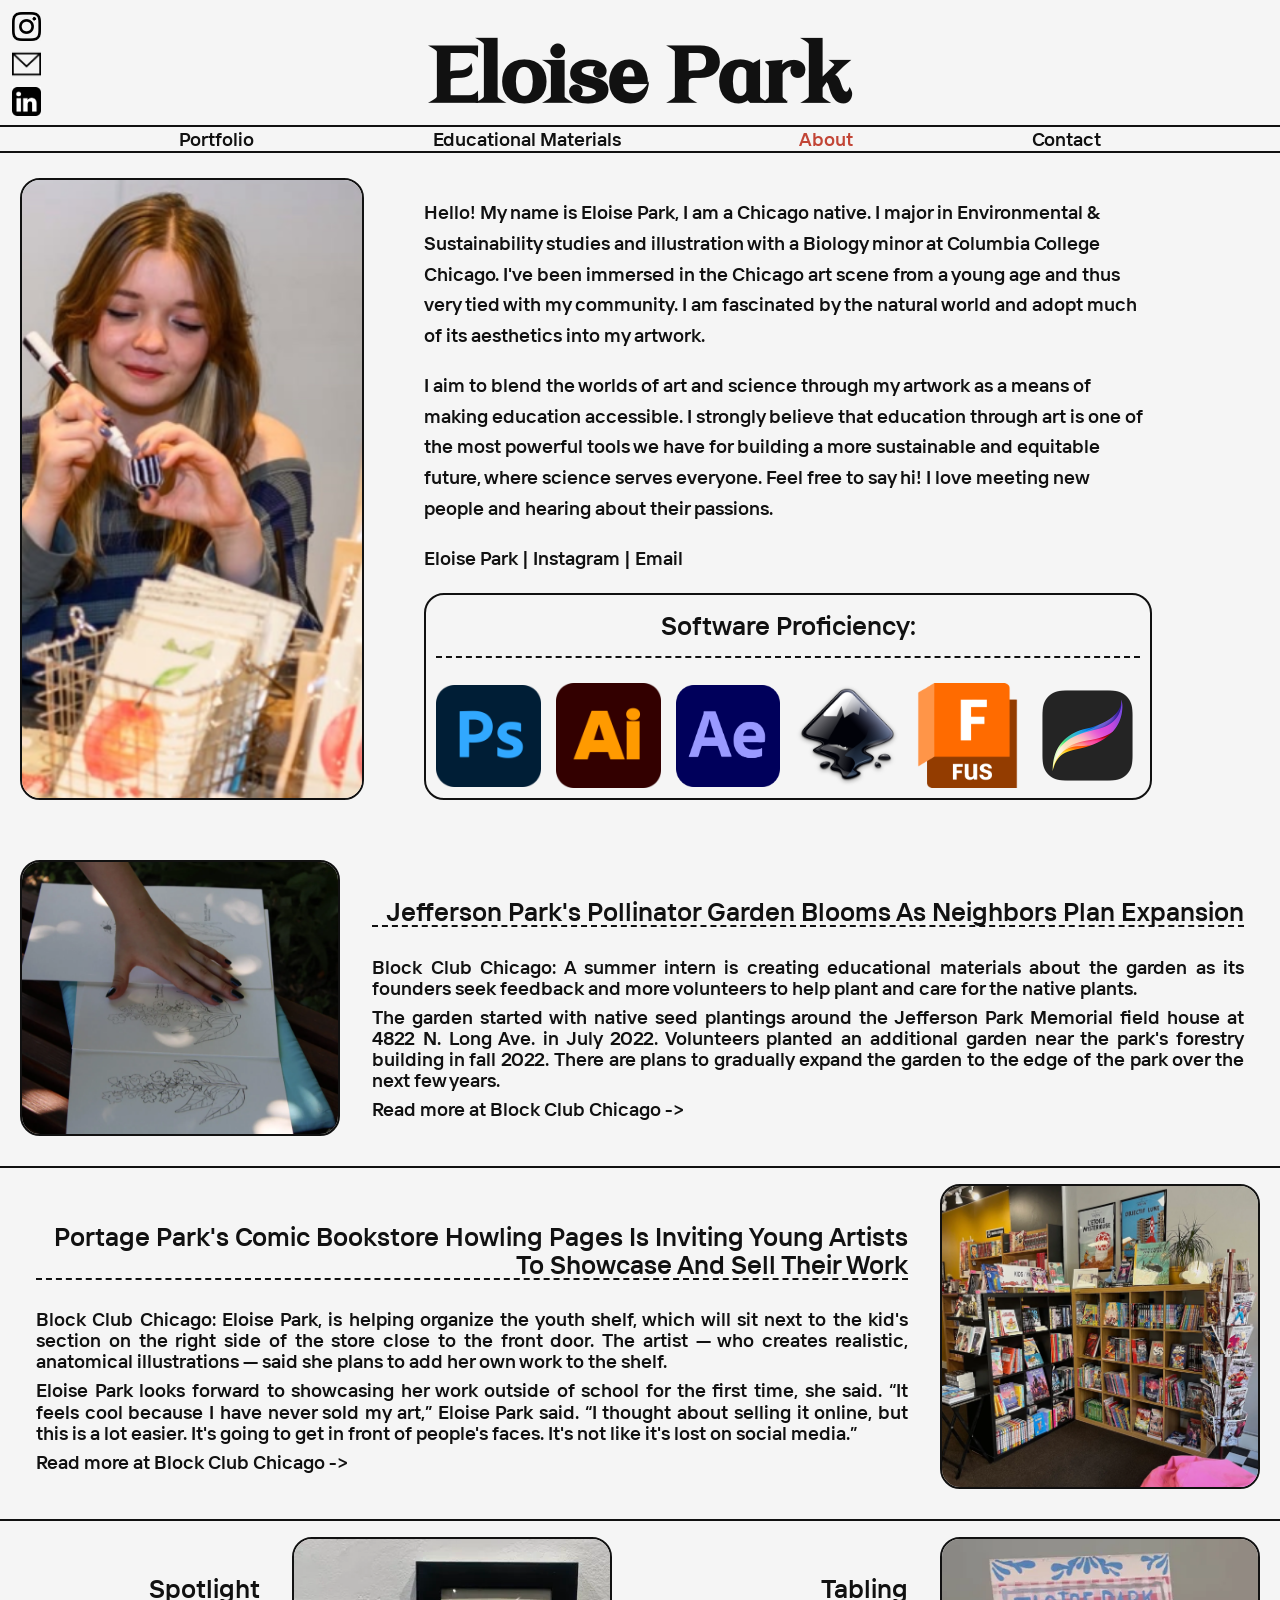
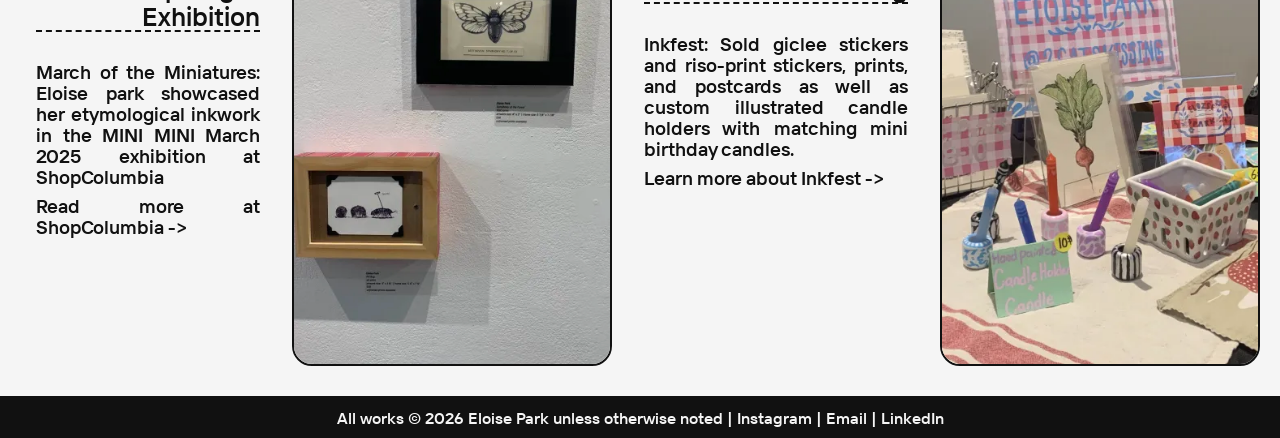
==== commit 22997954: "Update about.html" ====
--- a/about.html
+++ b/about.html
@@ -92,6 +92,7 @@
                             <p>The garden started with native seed plantings around the Jefferson Park Memorial field house at 4822 N. Long Ave. in July 2022. Volunteers planted an additional garden near the park's forestry building in fall 2022. There are plans to gradually expand the garden to the edge of the park over the next few years.</p>                    
                             <p><a href="https://blockclubchicago.org/2024/06/20/jefferson-parks-pollinator-garden-blooms-as-neighbors-plan-expansion/">Read more at Block Club Chicago -></a></p>
                         </div>
+
                     </div>
                     <!-- BOX 1 -->
                     <div class="box">
@@ -113,10 +114,6 @@
                     </div>
 
                     <div class="box">
-                        <a href="https://shop.colum.edu/blogs/announcements/mini-mini-march-of-miniatures-2025/">
-                            <img class="boximg" src="img/events/exhibition.webp" alt="Eloise Store">
-                        </a>
-
                         <div class="content">
                             <h2 class="headers">
                                 <a href="https://shop.colum.edu/blogs/announcements/mini-mini-march-of-miniatures-2025/">
@@ -126,10 +123,9 @@
                             <p><b>March of the Miniatures</b>: Eloise park showcased her etymological inkwork in the MINI MINI March 2025 exhibition at ShopColumbia</p>  
                             <p><a href="https://shop.colum.edu/blogs/announcements/mini-mini-march-of-miniatures-2025/">Read more at ShopColumbia -></a></p>      
                         </div>
-                    </div>
-                
-                    <!-- BOX 3 -->
-                    <div class="box">
+                        <a href="https://shop.colum.edu/blogs/announcements/mini-mini-march-of-miniatures-2025/">
+                            <img class="boximg" src="img/events/exhibition.webp" alt="Eloise Store">
+                        </a>
                         <div class="content">
                             <h2 class="headers">
                                 <a href="https://www.instagram.com/p/DGTiuGrpKm5/">
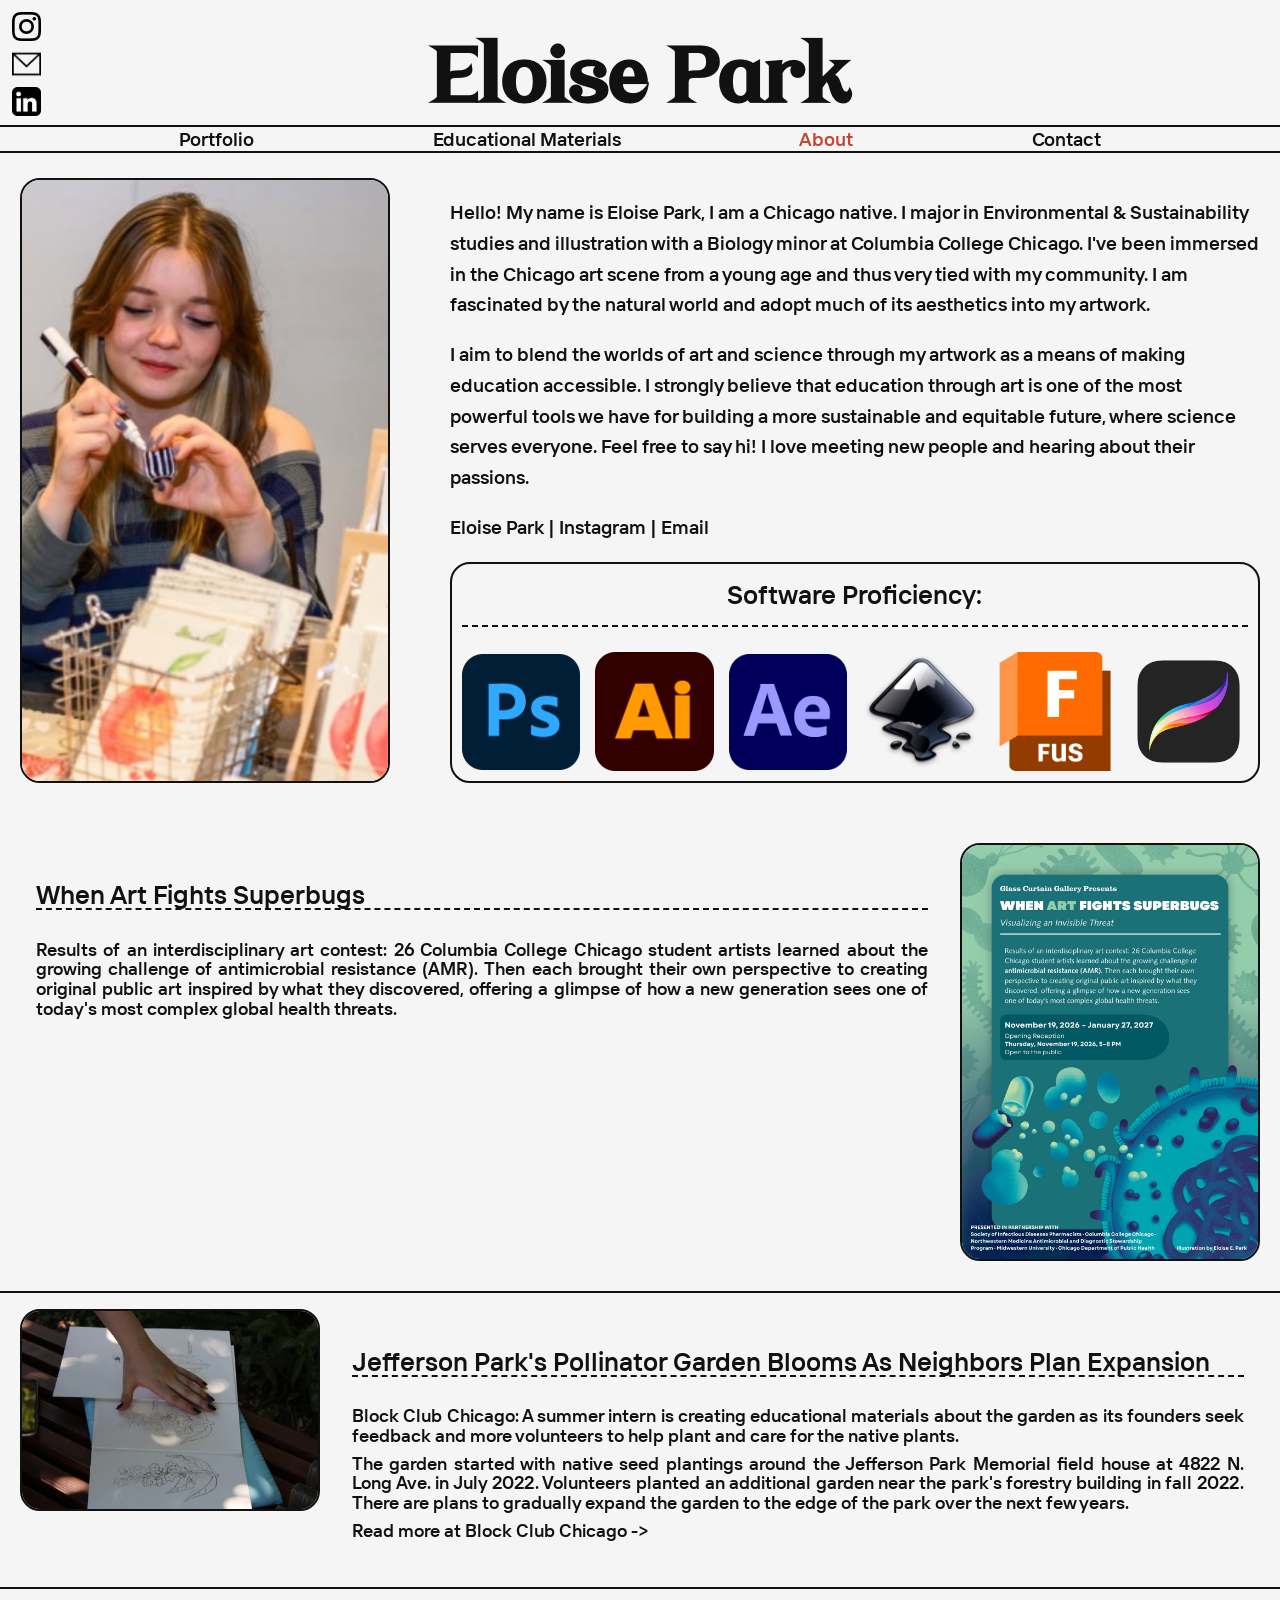
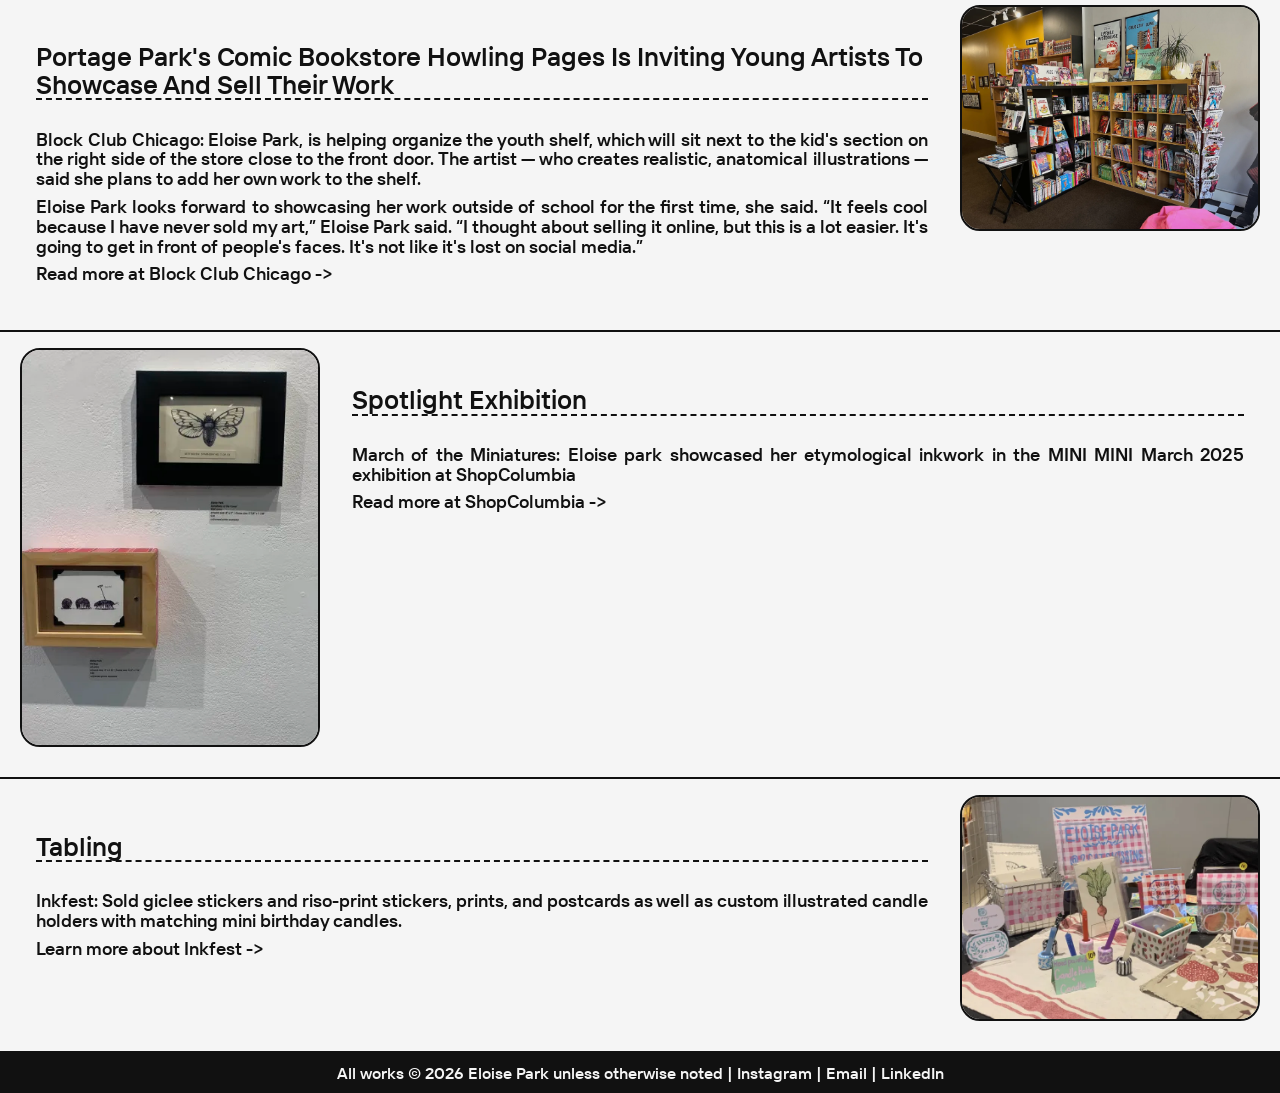
==== commit 627d3ce9: "bacteria exhibition update" ====
--- a/about.html
+++ b/about.html
@@ -22,7 +22,7 @@
         </header>
         <div id="icons">
             <a href="https://www.instagram.com/eloise_park_art/" target="_blank"><img src="img/icons/insta.png" alt="Instagram"></a>
-            <a href="mailto:eepark.88@gmail.com"><img src="img/icons/mail.png" alt="Email"></a>
+            <a href="contact.html"><img src="img/icons/mail.png" alt="Email"></a>
             <a href="https://www.linkedin.com/in/eloise-park-a0b113347/" target="_blank"><img src="img/icons/linkedin.png" alt="Linkedin"></a>
         </div>
     </div>
@@ -51,7 +51,7 @@
                         I aim to blend the worlds of art and science through my artwork as a means of making education accessible. I strongly believe that education through art is one of the most powerful tools we have for building a more sustainable and equitable future, where science serves everyone. Feel free to say hi! I love meeting new people and hearing about their passions.
                     </p>
                     <!-- link to email -->
-                    <p>Eloise Park | <a href="https://www.instagram.com/eloise_park_art/" target="_blank">Instagram</a> | <a href="mailto:eepark.88@gmail.com">Email</a></p>
+                    <p>Eloise Park | <a href="https://www.instagram.com/eloise_park_art/" target="_blank">Instagram</a> | <a href="contact.html">Email</a></p>
                     
                     <div id="software-section">
                         <p>Software Proficiency:</p>
@@ -71,10 +71,24 @@
 
 
 
-        <section>            
+        <section class="press-section">
             <div class="container">
  
                 <div class="main">
+
+                    <!-- BOX 3 -->
+                    <div class="box">
+
+                        <div class="content">
+                            <h2 class="headers">
+                                When Art Fights Superbugs
+                            </h2>
+                            <p>Results of an interdisciplinary art contest: 26 Columbia College Chicago student artists learned about the growing challenge of antimicrobial resistance (AMR). Then each brought their own perspective to creating original public art inspired by what they discovered, offering a glimpse of how a new generation sees one of today's most complex global health threats.</p>
+                        </div>
+                        <a href="#">
+                            <img class="boximg" src="img/art/bacteria/poster.png" alt="Bacteria Poster">
+                        </a> 
+                    </div>
                 
                     <!-- BOX 2 -->
                     <div class="box">
@@ -114,6 +128,9 @@
                     </div>
 
                     <div class="box">
+                        <a href="https://shop.colum.edu/blogs/announcements/mini-mini-march-of-miniatures-2025/">
+                            <img class="boximg" src="img/events/exhibition.webp" alt="Eloise Store">
+                        </a>
                         <div class="content">
                             <h2 class="headers">
                                 <a href="https://shop.colum.edu/blogs/announcements/mini-mini-march-of-miniatures-2025/">
@@ -123,9 +140,9 @@
                             <p><b>March of the Miniatures</b>: Eloise park showcased her etymological inkwork in the MINI MINI March 2025 exhibition at ShopColumbia</p>  
                             <p><a href="https://shop.colum.edu/blogs/announcements/mini-mini-march-of-miniatures-2025/">Read more at ShopColumbia -></a></p>      
                         </div>
-                        <a href="https://shop.colum.edu/blogs/announcements/mini-mini-march-of-miniatures-2025/">
-                            <img class="boximg" src="img/events/exhibition.webp" alt="Eloise Store">
-                        </a>
+                    </div>
+
+                    <div class="box">
                         <div class="content">
                             <h2 class="headers">
                                 <a href="https://www.instagram.com/p/DGTiuGrpKm5/">
@@ -135,9 +152,8 @@
                             <p><b>Inkfest</b>: Sold giclee stickers and riso-print stickers, prints, and postcards as well as custom illustrated candle holders with matching mini birthday candles.</p>
                             <p><a href="https://www.instagram.com/p/DGTiuGrpKm5/">Learn more about Inkfest -></a></p>
                         </div>
-                        <!-- BOX 3 IMAGE -->
                         <a href="https://www.instagram.com/p/DGTiuGrpKm5/">
-                            <img class="boximg" src="img/events/table.png">
+                            <img class="boximg" src="img/events/table.png" alt="Eloise tabling at Inkfest">
                         </a>
                     </div>
                 </div>
@@ -151,7 +167,7 @@
     <footer>
         All works &copy; 2026 Eloise Park unless otherwise noted 
         | <a href="https://www.instagram.com/eloise_park_art/" target="_blank">Instagram</a> 
-        | <a href="mailto:eepark.88@gmail.com">Email</a> 
+        | <a href="contact.html">Email</a> 
         | <a href="https://www.linkedin.com/in/eloise-park-a0b113347/" target="_blank">LinkedIn</a>
     </footer>
 
--- a/css/style.css
+++ b/css/style.css
@@ -247,6 +247,12 @@
     padding-bottom: 10px;
 }
 
-footer a:hover {
+img {
+  -webkit-touch-callout: none;
+  -webkit-user-drag: none;
+  user-drag: none;
+}
+
+.footer a:hover {
     color: var(--white);
 }
--- a/css/about.css
+++ b/css/about.css
@@ -16,15 +16,18 @@
     display:flex;
     flex-direction:row;
     align-items:stretch;
+    width: 100%;
+    box-sizing: border-box;
     margin-bottom:40px;
     gap:20px;
 }
 
 #aboutimg{
-    width:30%;
-    flex-shrink:0;
+    flex: 0 0 32%;
+    box-sizing: border-box;
 }
 #aboutimg img{
+    display: block;
     width:100%;
     border-radius:20px;
     border: solid 2px var(--secondary-dark-color);
@@ -32,12 +35,11 @@
     object-fit:cover;
 }
 #abouttext{
-    width:60%;
+    flex: 1 1 0;
+    min-width: 0;
     font-size:1.5vw;
     line-height:1.6;
-    /* Ensure child elements like #softwareicons don't overflow */
-    box-sizing: border-box;
-    max-width: 100%;
+    box-sizing: border-box;
     overflow: hidden;
 }
 #abouttext h3{
@@ -51,9 +53,13 @@
 @media (max-width: 800px) {
     #aboutsection{
         flex-direction:column;
+        padding: 0 15px;
     }
     #aboutimg, #abouttext{
-        width: 90%;
+        flex: none;
+        width: 100%;
+        padding-left: 0;
+        padding-right: 0;
     }
     #abouttext{
         padding-top: 0px;
@@ -116,6 +122,48 @@
     flex: 1 1 0;
     object-fit: contain;
 
+}
+
+.press-section .box{
+    flex-direction: row;
+    align-items: flex-start;
+}
+
+.press-section .box > a{
+    display: block;
+    flex: 0 0 25%;
+    max-width: 300px;
+    min-width: 0;
+}
+
+.press-section .box > a .boximg{
+    display: block;
+    width: 100%;
+    max-width: 100%;
+    height: auto;
+    max-height: 420px;
+    object-fit: contain;
+}
+
+.press-section .content{
+    flex: 1 1 0;
+    min-width: 0;
+}
+
+@media (max-width: 730px) {
+    .press-section .box{
+        flex-direction: column;
+    }
+
+    .press-section .box > a{
+        flex-basis: auto;
+        width: 100%;
+        max-width: none;
+    }
+
+    .press-section .box > a .boximg{
+        max-height: none;
+    }
 }
 
 @media (max-width: 600px) {
@@ -222,7 +270,3 @@
 
 
 
-
-
-
-
--- a/css/zigzag.css
+++ b/css/zigzag.css
@@ -20,9 +20,8 @@
 .container{
     margin: 0 auto;
     margin-top: 20px;
-    display: flex;
-    flex-direction: row;
-    gap: 1rem;
+    width: 100%;
+    min-width: 0;
 }
  
 .imgwrapper{
@@ -43,31 +42,60 @@
 .main{
     display: flex;
     flex-direction: column;
-    justify-content: space-between;
     gap: 1rem;
+    width: 100%;
+    min-width: 0;
 }
 
 /* thing the image and text is in */
 .box{
+    display: flex;
+    flex-direction: column;
+    gap: 1rem;
+    width: 100%;
+    min-width: 0;
     padding-left: 20px;
     padding-right: 20px;
-    display: flex;
-    gap: 1rem;
     padding-bottom: 30px;
     border-bottom: var(--secondary-dark-color) solid 2px;
 }
+
+#bacteria{
+    display: flex;
+    flex-direction: column;
+    gap: 1rem;
+    padding-left: 20px;
+    padding-right: 20px;
+    padding-bottom: 30px;
+    border-bottom: var(--secondary-dark-color) solid 2px;
+}
+
+.boximg-container{
+    display: grid;
+    grid-template-columns: repeat(2, minmax(0, 1fr));
+    gap: 1rem;
+    width: 100%;
+    min-width: 0;
+}
+
+#bacteria .boximg-container{
+    grid-template-columns: repeat(4, minmax(0, 1fr));
+}
  
 .boximg{
-    align-self: center;
-    object-fit:cover;
-    width: 25vw;
-    height: 100%;
+    display: block;
+    width: 100%;
+    max-width: 100%;
+    height: auto;
+    object-fit: contain;
     border-radius:20px;
     border: solid 2px var(--secondary-dark-color);
 }
  
 .content{
     padding: 1rem;
+    width: 100%;
+    min-width: 0;
     scrollbar-width: thin;
     scrollbar-color: var(--dark-color) var(--white);
     text-align: justify;
@@ -79,12 +107,12 @@
 
 .content p{
     margin: 0;
-    font-size: 1.5vw;
+    font-size: clamp(1rem, 1.5vw, 1.125rem);
 }
  
 .headers{
-    font-size: 2vw;
-    text-align: right;
+    font-size: clamp(1.25rem, 2vw, 2rem);
+    text-align: left;
     font-weight: normal;
     border-bottom: 2px dashed var(--secondary-dark-color);
 }
@@ -92,25 +120,18 @@
  
  
 @media(max-width:730px){
-    .box img{
-        display: none;
+    #bacteria .boximg-container{
+        grid-template-columns: repeat(2, minmax(0, 1fr));
     }
-    .content p {
-        font-size: 16px;
-    }
-    .headers{
-        font-size: 20px;
+
+    .boximg-container{
+        gap: 0.5rem;
     }
 }
  
 @media(max-width:515px){
-    .container{
-        flex-direction: column;
-    }
-    .img{
-        width: 40%;
-        min-width: 40%;
-        margin: 0 auto;
+    #bacteria .boximg-container{
+        grid-template-columns: 1fr;
     }
 }
 
@@ -124,4 +145,3 @@
 
 
 
-
